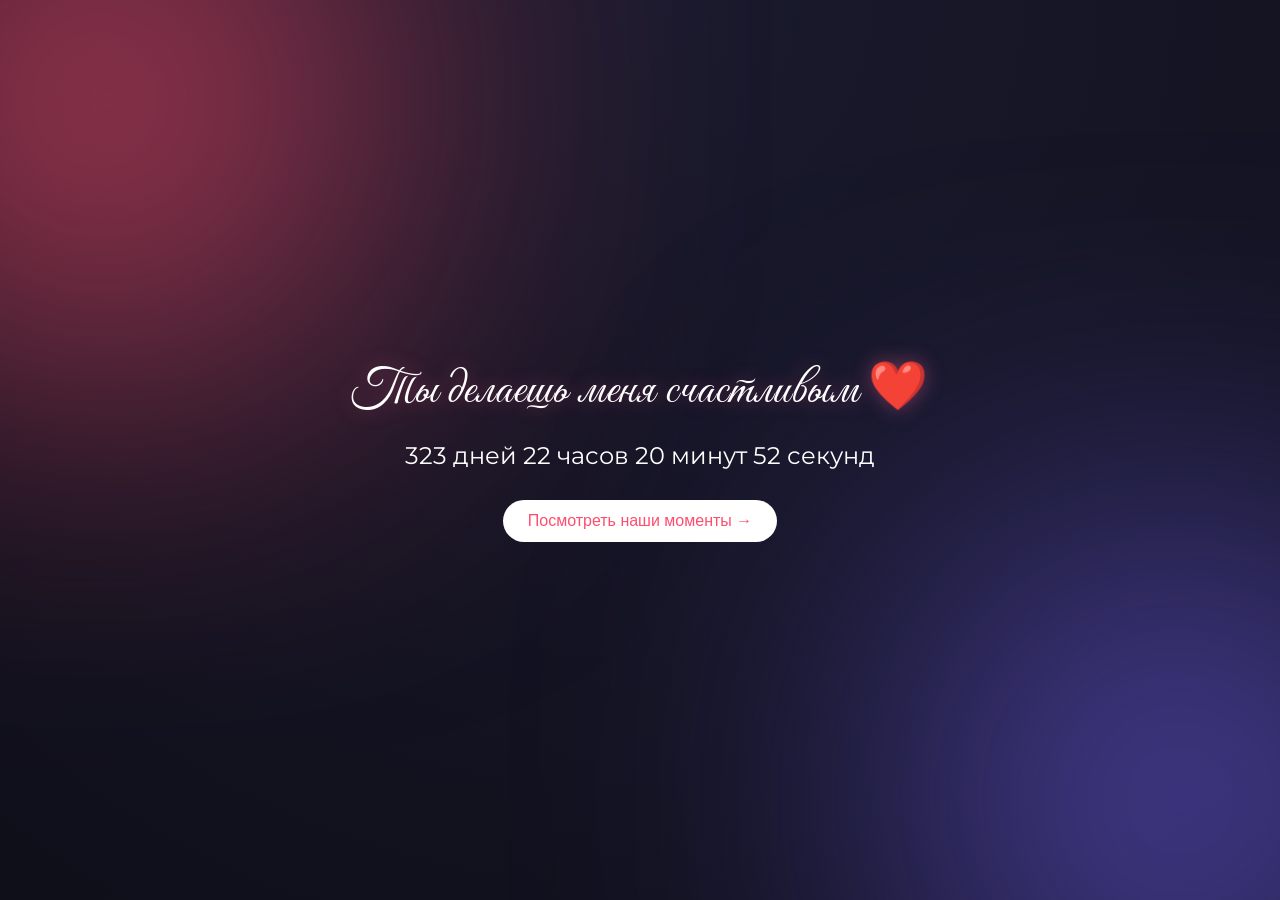
==== index.html @ 42290ed3 "f" ====
<!DOCTYPE html>
<html lang="ru">
<head>
    <meta charset="UTF-8">
    <title>Для тебя ❤️</title>
    <meta name="viewport" content="width=device-width, initial-scale=1.0">
    <link href="https://fonts.googleapis.com/css2?family=Great+Vibes&family=Montserrat:wght@300;400;600&display=swap" rel="stylesheet">
    <link rel="stylesheet" href="style.css">
</head>
<body class="main-page">

<div class="container fade-in">
    <h1>Ты делаешь меня счастливым ❤️</h1>
    <p id="timer"></p>

    <button onclick="goToGallery()">Посмотреть наши моменты →</button>
</div>

<script src="script.js"></script>
</body>
</html>
---- style.css ----
/* === БАЗА === */
* {
    margin: 0;
    padding: 0;
    box-sizing: border-box;
}

body {
    font-family: 'Montserrat', sans-serif;
    background: radial-gradient(circle at top, #1a1a2e, #0f0f1a);
    color: white;
    overflow: hidden;
}

/* === ГЛАВНАЯ СТРАНИЦА === */
.main-page {
    height: 100vh;
    display: flex;
    justify-content: center;
    align-items: center;
}

.container {
    text-align: center;
    max-width: 600px;
}

.container h1 {
    font-size: 3rem;
    margin-bottom: 20px;
}

#timer {
    font-size: 1.5rem;
    margin-bottom: 30px;
}

button {
    padding: 12px 25px;
    border: none;
    border-radius: 30px;
    background: white;
    color: #ff4d6d;
    font-size: 1rem;
    cursor: pointer;
    transition: 0.3s;
}

button:hover {
    transform: scale(1.1);
}

/* === СЛАЙДЕР === */
.slider {
    position: relative;
    width: 100%;
    height: 100vh;
    overflow: hidden;
}

/* === СЛАЙД === */
.slide {
    position: absolute;
    width: 100%;
    height: 100%;
    padding: 40px;
    opacity: 0;
    transform: scale(1.05);
    transition: all 1s ease;

    display: flex;
    flex-direction: column;
    justify-content: center;
    align-items: center;

    text-align: center;
}

.slide.active {
    opacity: 1;
    transform: scale(1);
}

/* затемнение под текст */
.slide::after {
    content: "";
    position: absolute;
    bottom: 0;
    width: 100%;
    height: 40%;
    background: linear-gradient(to top, rgba(0,0,0,0.7), transparent);
    z-index: 0;
}

/* === ТЕКСТ === */
.slide h2 {
    font-size: 2rem;
    margin-top: 20px;
    z-index: 2;
}

.slide p {
    font-size: 1.2rem;
    opacity: 0.9;
    max-width: 600px;
    z-index: 2;
}

/* === КНОПКА НАЗАД === */
.home {
    position: absolute;
    top: 20px;
    left: 20px;
    padding: 10px 20px;
    border-radius: 20px;
    background: rgba(255,255,255,0.2);
    backdrop-filter: blur(10px);
    color: white;
    border: none;
    cursor: pointer;
    z-index: 10;
}

/* === ФОТО === */
.photos {
    display: grid;
    gap: 20px;
    justify-content: center;
    align-items: center;

    max-width: 90vw;
    max-height: 60vh;
}

/* 1 фото */
.photos:has(img:only-child) {
    display: flex;
    justify-content: center;
    align-items: center;
}

.photos:has(img:only-child) img {
    height: 60vh;
    max-width: 70vw;
    width: auto;
}

/* 2 фото */
.photos:has(img:nth-child(2):last-child) {
    grid-template-columns: repeat(2, 1fr);
}

/* 3-4 фото */
.photos:has(img:nth-child(3)) {
    grid-template-columns: repeat(2, 1fr);
}

.photos img {
    width: 100%;
    height: 100%;
    max-height: 28vh;
    object-fit: cover;
    border-radius: 20px;
    box-shadow: 0 15px 40px rgba(0,0,0,0.6);
    transition: 0.4s;
}

.photos img:hover {
    transform: scale(1.05);
}

/* === КНОПКИ СЛАЙДЕРА === */
.prev, .next {
    position: absolute;
    top: 50%;
    transform: translateY(-50%);
    font-size: 2.5rem;
    padding: 10px 20px;
    border-radius: 50%;
    background: rgba(255,255,255,0.2);
    backdrop-filter: blur(10px);
    cursor: pointer;
    z-index: 10;
}

.prev { left: 30px; }
.next { right: 30px; }

/* === ТОЧКИ === */
.nav {
    position: absolute;
    bottom: 30px;
    left: 50%;
    transform: translateX(-50%);
    display: flex;
    gap: 10px;
    z-index: 10;
}

.dot {
    width: 12px;
    height: 12px;
    border-radius: 50%;
    background: rgba(255,255,255,0.5);
    cursor: pointer;
}

.dot.active {
    background: white;
    transform: scale(1.3);
}

/* === АНИМАЦИЯ === */
@keyframes fadeUp {
    from {
        opacity: 0;
        transform: translateY(40px);
    }
    to {
        opacity: 1;
        transform: translateY(0);
    }
}

/* === СВЕЧЕНИЕ === */
body::before {
    content: "";
    position: fixed;
    width: 600px;
    height: 600px;
    background: radial-gradient(circle, #ff4d6d, transparent);
    filter: blur(150px);
    top: -200px;
    left: -200px;
    z-index: -1;
}

body::after {
    content: "";
    position: fixed;
    width: 600px;
    height: 600px;
    background: radial-gradient(circle, #6c5ce7, transparent);
    filter: blur(150px);
    bottom: -200px;
    right: -200px;
    z-index: -1;
}

/* === УВЕЛИЧЕНИЕ ФОТО === */

/* 1 фото */
.photos:has(img:only-child) img {
    max-height: 90vh; /* было 60 */
    /*max-width: 80vw;*/
}

/* несколько фото */
.photos img {
    max-height: 25vh; /* было 28 */
}

/* =========================
   📱 МОБИЛЬНАЯ ВЕРСИЯ
========================= */
@media (max-width: 1000px) {

    /* === ГЛАВНАЯ === */
    .container {
        max-width: 90%;
        padding: 20px;
    }

    .container h1 {
        font-size: 2.8rem; /* было мелко */
        line-height: 1.3;
    }

    #timer {
        font-size: 1.3rem;
    }

    button {
        font-size: 1.2rem;
        padding: 14px 24px;
    }

    /* === СЛАЙД === */
    .slide {
        padding: 20px;
    }

    .slide h2 {
        font-size: 1.5rem;
    }

    .slide p {
        font-size: 1rem;
        padding: 0 10px;
    }

    /* === ФОТО === */

    /* 1 фото */
    .photos:has(img:only-child) img {
        height: 60vh;
        max-width: 90vw;
    }

    /* несколько фото */
    .photos {
        gap: 10px;
    }

    .photos img {
        max-height: 22vh;
    }

    /* === КНОПКА НАЗАД === */
    .home {
        font-size: 1rem;
        padding: 8px 14px;
    }

    /* === УБИРАЕМ СТРЕЛКИ === */
    .prev, .next {
        display: none;
    }

    /* === ТОЧКИ НИЖЕ === */
    .nav {
        bottom: 15px;
    }
}

h1, .slide h2 {
    font-family: 'Great Vibes', cursive;
    font-weight: normal;
    letter-spacing: 1px;
}

h1 {
    font-size: 3.5rem;
}

.slide h2 {
    font-size: 2.5rem;
}

/* лёгкое свечение */
h1, .slide h2 {
    text-shadow: 0 0 20px rgba(255, 100, 150, 0.4);
}

/* === ВИДЕО === */
.video-container {
    display: flex;
    justify-content: center;
    align-items: center;
}

.video-container video {
    max-width: 80vw;
    max-height: 60vh;
    border-radius: 20px;
    box-shadow: 0 20px 60px rgba(0,0,0,0.7);
}

/* мобильная версия */
@media (max-width: 768px) {
    .video-container video {
        max-width: 95vw;
        max-height: 50vh;
    }
}
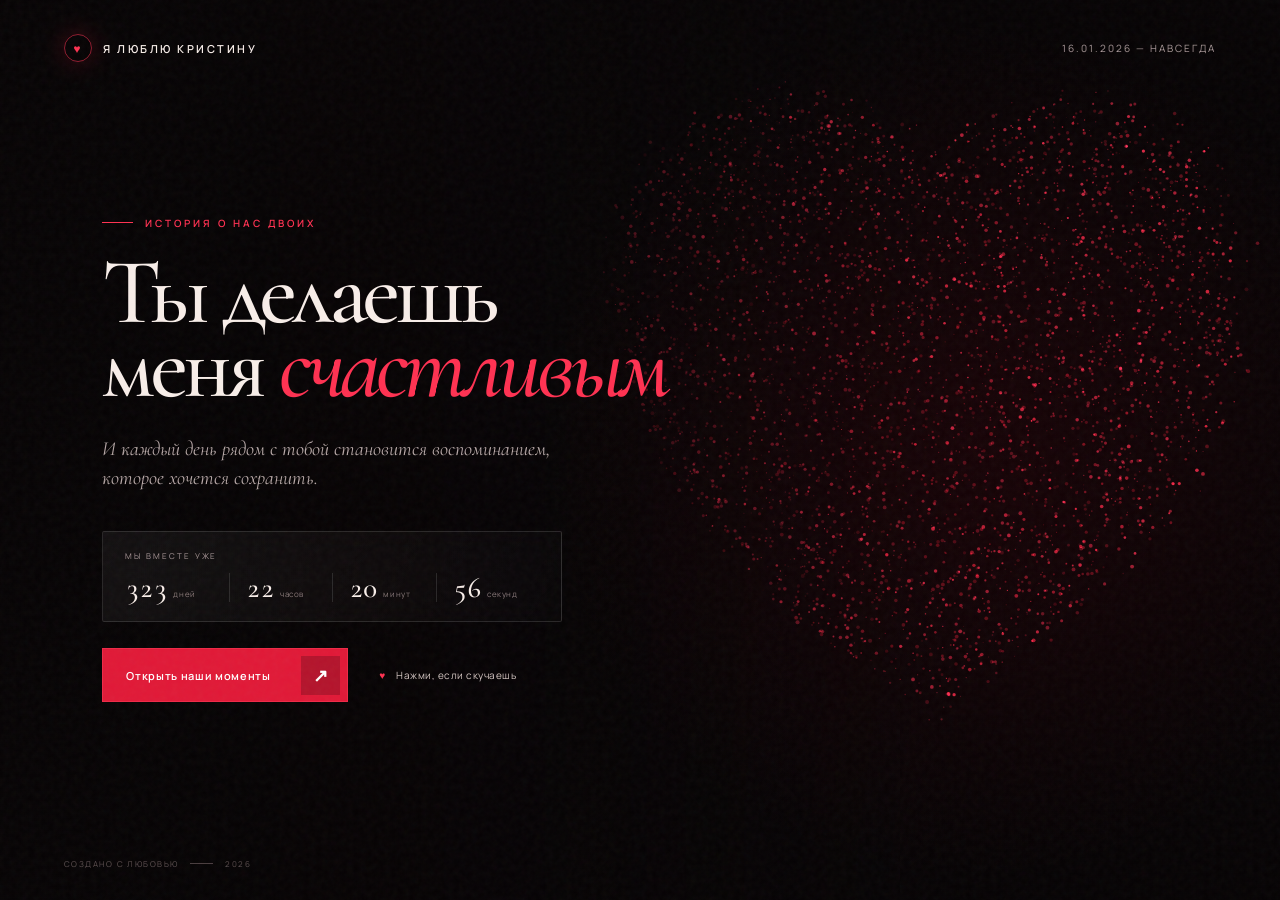
==== commit ff9c66c0: "w" ====
--- a/index.html
+++ b/index.html
@@ -2,20 +2,55 @@
 <html lang="ru">
 <head>
     <meta charset="UTF-8">
-    <title>Для тебя ❤️</title>
     <meta name="viewport" content="width=device-width, initial-scale=1.0">
-    <link href="https://fonts.googleapis.com/css2?family=Great+Vibes&family=Montserrat:wght@300;400;600&display=swap" rel="stylesheet">
+    <meta name="theme-color" content="#070405">
+    <meta name="description" content="Я люблю Кристину">
+    <title>Я люблю Кристину ❤️</title>
+    <link rel="preconnect" href="https://fonts.googleapis.com">
+    <link rel="preconnect" href="https://fonts.gstatic.com" crossorigin>
+    <link href="https://fonts.googleapis.com/css2?family=Cormorant+Garamond:ital,wght@0,500;0,600;1,500&family=Manrope:wght@300;400;500;600&display=swap" rel="stylesheet">
     <link rel="stylesheet" href="style.css">
 </head>
 <body class="main-page">
+    <div class="noise" aria-hidden="true"></div>
+    <canvas id="heart-canvas" aria-hidden="true"></canvas>
 
-<div class="container fade-in">
-    <h1>Ты делаешь меня счастливым ❤️</h1>
-    <p id="timer"></p>
+    <header class="site-header">
+        <a class="brand" href="index.html" aria-label="На главную"><span class="brand-mark">♥</span><span>Я люблю Кристину</span></a>
+        <div class="header-note">16.01.2026 — навсегда</div>
+    </header>
 
-    <button onclick="goToGallery()">Посмотреть наши моменты →</button>
-</div>
+    <main class="hero">
+        <div class="hero-copy">
+            <p class="eyebrow"><span></span> история о нас двоих</p>
+            <h1>Ты делаешь<br>меня <em>счастливым</em></h1>
+            <p class="hero-subtitle">И каждый день рядом с тобой становится воспоминанием, которое хочется сохранить.</p>
 
-<script src="script.js"></script>
+            <section class="time-card" aria-label="Сколько времени мы вместе">
+                <div class="time-card-title">Мы вместе уже</div>
+                <div id="timer" class="timer" aria-live="polite">
+                    <span><strong>—</strong><small>дней</small></span><span><strong>—</strong><small>часов</small></span><span><strong>—</strong><small>минут</small></span><span><strong>—</strong><small>секунд</small></span>
+                </div>
+            </section>
+
+            <div class="hero-actions">
+                <a class="primary-button" href="gallery.html"><span>Открыть наши моменты</span><span class="button-arrow">↗</span></a>
+                <button class="text-button" id="love-note-button" type="button"><span class="tiny-heart">♥</span> Нажми, если скучаешь</button>
+            </div>
+        </div>
+    </main>
+
+    <div class="love-note" id="love-note" role="dialog" aria-modal="true" aria-labelledby="love-note-title" hidden>
+        <button class="modal-close" type="button" aria-label="Закрыть">×</button>
+        <div class="love-note-heart">♥</div>
+        <p class="eyebrow centered"><span></span> только для тебя <span></span></p>
+        <h2 id="love-note-title">Ты — моё самое<br>любимое «навсегда»</h2>
+        <p id="love-note-text">С тобой даже самый обычный день становится особенным.</p>
+        <button class="shuffle-note" type="button">Ещё одно признание <span>♥</span></button>
+    </div>
+    <div class="modal-backdrop" hidden></div>
+
+    <footer class="main-footer"><span>Создано с любовью</span><span class="footer-line"></span><span>2026</span></footer>
+    <script src="script.js"></script>
 </body>
-</html>+</html>
--- a/style.css
+++ b/style.css
@@ -1,375 +1,204 @@
-/* === БАЗА === */
-* {
-    margin: 0;
-    padding: 0;
-    box-sizing: border-box;
-}
-
-body {
-    font-family: 'Montserrat', sans-serif;
-    background: radial-gradient(circle at top, #1a1a2e, #0f0f1a);
-    color: white;
-    overflow: hidden;
-}
-
-/* === ГЛАВНАЯ СТРАНИЦА === */
-.main-page {
-    height: 100vh;
-    display: flex;
-    justify-content: center;
-    align-items: center;
-}
-
-.container {
-    text-align: center;
-    max-width: 600px;
-}
-
-.container h1 {
-    font-size: 3rem;
-    margin-bottom: 20px;
-}
-
-#timer {
-    font-size: 1.5rem;
-    margin-bottom: 30px;
-}
-
-button {
-    padding: 12px 25px;
-    border: none;
-    border-radius: 30px;
-    background: white;
-    color: #ff4d6d;
-    font-size: 1rem;
-    cursor: pointer;
-    transition: 0.3s;
-}
-
-button:hover {
-    transform: scale(1.1);
-}
-
-/* === СЛАЙДЕР === */
-.slider {
-    position: relative;
-    width: 100%;
-    height: 100vh;
-    overflow: hidden;
-}
-
-/* === СЛАЙД === */
-.slide {
-    position: absolute;
-    width: 100%;
-    height: 100%;
-    padding: 40px;
-    opacity: 0;
-    transform: scale(1.05);
-    transition: all 1s ease;
-
-    display: flex;
-    flex-direction: column;
-    justify-content: center;
-    align-items: center;
-
-    text-align: center;
-}
-
-.slide.active {
-    opacity: 1;
-    transform: scale(1);
-}
-
-/* затемнение под текст */
-.slide::after {
-    content: "";
-    position: absolute;
-    bottom: 0;
-    width: 100%;
-    height: 40%;
-    background: linear-gradient(to top, rgba(0,0,0,0.7), transparent);
-    z-index: 0;
-}
-
-/* === ТЕКСТ === */
-.slide h2 {
-    font-size: 2rem;
-    margin-top: 20px;
-    z-index: 2;
-}
-
-.slide p {
-    font-size: 1.2rem;
-    opacity: 0.9;
-    max-width: 600px;
-    z-index: 2;
-}
-
-/* === КНОПКА НАЗАД === */
-.home {
-    position: absolute;
-    top: 20px;
-    left: 20px;
-    padding: 10px 20px;
-    border-radius: 20px;
-    background: rgba(255,255,255,0.2);
-    backdrop-filter: blur(10px);
-    color: white;
-    border: none;
-    cursor: pointer;
-    z-index: 10;
-}
-
-/* === ФОТО === */
-.photos {
-    display: grid;
-    gap: 20px;
-    justify-content: center;
-    align-items: center;
-
-    max-width: 90vw;
-    max-height: 60vh;
-}
-
-/* 1 фото */
-.photos:has(img:only-child) {
-    display: flex;
-    justify-content: center;
-    align-items: center;
-}
-
-.photos:has(img:only-child) img {
-    height: 60vh;
-    max-width: 70vw;
-    width: auto;
-}
-
-/* 2 фото */
-.photos:has(img:nth-child(2):last-child) {
-    grid-template-columns: repeat(2, 1fr);
-}
-
-/* 3-4 фото */
-.photos:has(img:nth-child(3)) {
-    grid-template-columns: repeat(2, 1fr);
-}
-
-.photos img {
-    width: 100%;
-    height: 100%;
-    max-height: 28vh;
-    object-fit: cover;
-    border-radius: 20px;
-    box-shadow: 0 15px 40px rgba(0,0,0,0.6);
-    transition: 0.4s;
-}
-
-.photos img:hover {
-    transform: scale(1.05);
-}
-
-/* === КНОПКИ СЛАЙДЕРА === */
-.prev, .next {
-    position: absolute;
-    top: 50%;
-    transform: translateY(-50%);
-    font-size: 2.5rem;
-    padding: 10px 20px;
-    border-radius: 50%;
-    background: rgba(255,255,255,0.2);
-    backdrop-filter: blur(10px);
-    cursor: pointer;
-    z-index: 10;
-}
-
-.prev { left: 30px; }
-.next { right: 30px; }
-
-/* === ТОЧКИ === */
-.nav {
-    position: absolute;
-    bottom: 30px;
-    left: 50%;
-    transform: translateX(-50%);
-    display: flex;
-    gap: 10px;
-    z-index: 10;
-}
-
-.dot {
-    width: 12px;
-    height: 12px;
-    border-radius: 50%;
-    background: rgba(255,255,255,0.5);
-    cursor: pointer;
-}
-
-.dot.active {
-    background: white;
-    transform: scale(1.3);
-}
-
-/* === АНИМАЦИЯ === */
-@keyframes fadeUp {
-    from {
-        opacity: 0;
-        transform: translateY(40px);
-    }
-    to {
-        opacity: 1;
-        transform: translateY(0);
-    }
-}
-
-/* === СВЕЧЕНИЕ === */
-body::before {
-    content: "";
-    position: fixed;
-    width: 600px;
-    height: 600px;
-    background: radial-gradient(circle, #ff4d6d, transparent);
-    filter: blur(150px);
-    top: -200px;
-    left: -200px;
-    z-index: -1;
-}
-
-body::after {
-    content: "";
-    position: fixed;
-    width: 600px;
-    height: 600px;
-    background: radial-gradient(circle, #6c5ce7, transparent);
-    filter: blur(150px);
-    bottom: -200px;
-    right: -200px;
-    z-index: -1;
-}
-
-/* === УВЕЛИЧЕНИЕ ФОТО === */
-
-/* 1 фото */
-.photos:has(img:only-child) img {
-    max-height: 90vh; /* было 60 */
-    /*max-width: 80vw;*/
-}
-
-/* несколько фото */
-.photos img {
-    max-height: 25vh; /* было 28 */
-}
-
-/* =========================
-   📱 МОБИЛЬНАЯ ВЕРСИЯ
-========================= */
-@media (max-width: 1000px) {
-
-    /* === ГЛАВНАЯ === */
-    .container {
-        max-width: 90%;
-        padding: 20px;
-    }
-
-    .container h1 {
-        font-size: 2.8rem; /* было мелко */
-        line-height: 1.3;
-    }
-
-    #timer {
-        font-size: 1.3rem;
-    }
-
-    button {
-        font-size: 1.2rem;
-        padding: 14px 24px;
-    }
-
-    /* === СЛАЙД === */
-    .slide {
-        padding: 20px;
-    }
-
-    .slide h2 {
-        font-size: 1.5rem;
-    }
-
-    .slide p {
-        font-size: 1rem;
-        padding: 0 10px;
-    }
-
-    /* === ФОТО === */
-
-    /* 1 фото */
-    .photos:has(img:only-child) img {
-        height: 60vh;
-        max-width: 90vw;
-    }
-
-    /* несколько фото */
-    .photos {
-        gap: 10px;
-    }
-
-    .photos img {
-        max-height: 22vh;
-    }
-
-    /* === КНОПКА НАЗАД === */
-    .home {
-        font-size: 1rem;
-        padding: 8px 14px;
-    }
-
-    /* === УБИРАЕМ СТРЕЛКИ === */
-    .prev, .next {
-        display: none;
-    }
-
-    /* === ТОЧКИ НИЖЕ === */
-    .nav {
-        bottom: 15px;
-    }
-}
-
-h1, .slide h2 {
-    font-family: 'Great Vibes', cursive;
-    font-weight: normal;
-    letter-spacing: 1px;
-}
-
-h1 {
-    font-size: 3.5rem;
-}
-
-.slide h2 {
-    font-size: 2.5rem;
-}
-
-/* лёгкое свечение */
-h1, .slide h2 {
-    text-shadow: 0 0 20px rgba(255, 100, 150, 0.4);
-}
-
-/* === ВИДЕО === */
-.video-container {
-    display: flex;
-    justify-content: center;
-    align-items: center;
-}
-
-.video-container video {
-    max-width: 80vw;
-    max-height: 60vh;
-    border-radius: 20px;
-    box-shadow: 0 20px 60px rgba(0,0,0,0.7);
-}
-
-/* мобильная версия */
-@media (max-width: 768px) {
-    .video-container video {
-        max-width: 95vw;
-        max-height: 50vh;
-    }
-}
+:root {
+    --black: #070405;
+    --ink: #0d0809;
+    --red: #e11937;
+    --red-bright: #ff3151;
+    --cream: #f8eee9;
+    --muted: #aa9999;
+    --line: rgba(255, 255, 255, .12);
+    --serif: "Cormorant Garamond", Georgia, serif;
+    --sans: "Manrope", Arial, sans-serif;
+}
+
+* { box-sizing: border-box; margin: 0; padding: 0; }
+html { background: var(--black); color-scheme: dark; }
+body { min-height: 100vh; color: var(--cream); background: var(--black); font-family: var(--sans); overflow-x: hidden; }
+button, a { font: inherit; }
+button { color: inherit; }
+a { color: inherit; text-decoration: none; }
+
+.noise {
+    position: fixed; inset: 0; z-index: 100; pointer-events: none; opacity: .055;
+    background-image: url("data:image/svg+xml,%3Csvg viewBox='0 0 160 160' xmlns='http://www.w3.org/2000/svg'%3E%3Cfilter id='n'%3E%3CfeTurbulence type='fractalNoise' baseFrequency='.9' numOctaves='4' stitchTiles='stitch'/%3E%3C/filter%3E%3Crect width='100%25' height='100%25' filter='url(%23n)' opacity='.75'/%3E%3C/svg%3E");
+}
+
+.site-header {
+    position: fixed; z-index: 50; top: 0; left: 0; width: 100%; height: 96px;
+    padding: 0 clamp(24px, 5vw, 76px); display: flex; align-items: center; justify-content: space-between;
+}
+.brand { display: flex; align-items: center; gap: 11px; font-size: 11px; font-weight: 600; letter-spacing: .23em; text-transform: uppercase; }
+.brand-mark { display: grid; width: 28px; height: 28px; place-items: center; border: 1px solid rgba(255,49,81,.55); border-radius: 50%; color: var(--red-bright); font-size: 12px; box-shadow: 0 0 25px rgba(225,25,55,.25); }
+.header-note { color: var(--muted); font-size: 10px; letter-spacing: .2em; text-transform: uppercase; }
+
+/* Home */
+.main-page { position: relative; height: 100vh; min-height: 650px; overflow: hidden; }
+.main-page::before { content: ""; position: fixed; inset: 0; pointer-events: none; background: radial-gradient(circle at 76% 50%, rgba(146, 0, 20, .12), transparent 40%), linear-gradient(90deg, rgba(7,4,5,.96) 0%, rgba(7,4,5,.77) 42%, rgba(7,4,5,.04) 74%); z-index: 1; }
+#heart-canvas { position: fixed; inset: 0; width: 100%; height: 100%; z-index: 0; }
+.hero { height: 100%; position: relative; z-index: 2; display: flex; align-items: center; padding: 92px clamp(24px, 8vw, 128px) 74px; }
+.hero-copy { width: min(660px, 52vw); animation: intro-up 1s cubic-bezier(.2,.75,.25,1) both; }
+.eyebrow { display: flex; align-items: center; gap: 12px; color: var(--red-bright); font-size: 10px; font-weight: 600; letter-spacing: .3em; text-transform: uppercase; }
+.eyebrow > span { width: 31px; height: 1px; background: currentColor; }
+.hero h1 { margin-top: 26px; font-family: var(--serif); font-size: clamp(64px, 7.3vw, 118px); font-weight: 500; letter-spacing: -.055em; line-height: .79; }
+.hero h1 em { color: var(--red-bright); font-weight: 500; }
+.hero-subtitle { max-width: 480px; margin-top: 32px; color: #b7a8a7; font-family: var(--serif); font-size: 20px; font-style: italic; line-height: 1.45; }
+.time-card { width: min(460px, 100%); margin-top: 38px; padding: 18px 22px 19px; border: 1px solid var(--line); border-radius: 2px; background: linear-gradient(115deg, rgba(255,255,255,.055), rgba(255,255,255,.015)); backdrop-filter: blur(12px); }
+.time-card-title { margin-bottom: 12px; color: var(--muted); font-size: 8px; letter-spacing: .24em; text-transform: uppercase; }
+.timer { display: grid; grid-template-columns: repeat(4, 1fr); }
+.timer span { display: flex; align-items: baseline; gap: 6px; padding-left: 16px; border-left: 1px solid var(--line); }
+.timer span:first-child { padding-left: 0; border: 0; }
+.timer strong { font-family: var(--serif); font-size: 29px; font-weight: 500; line-height: 1; font-variant-numeric: tabular-nums; }
+.timer small { color: #897979; font-size: 8px; letter-spacing: .08em; }
+.hero-actions { display: flex; align-items: center; gap: 31px; margin-top: 26px; }
+.primary-button { height: 54px; min-width: 246px; padding: 0 7px 0 23px; display: flex; align-items: center; justify-content: space-between; gap: 18px; border: 1px solid #ee2947; background: var(--red); color: white; font-size: 11px; font-weight: 600; letter-spacing: .06em; transition: .3s ease; }
+.primary-button:hover { background: #fa2647; box-shadow: 0 10px 42px rgba(225,25,55,.32); transform: translateY(-2px); }
+.button-arrow { display: grid; width: 39px; height: 39px; place-items: center; background: rgba(0,0,0,.2); font-size: 18px; }
+.text-button { border: 0; background: none; color: #d5c7c3; cursor: pointer; font-size: 10px; letter-spacing: .05em; transition: color .25s; }
+.text-button:hover { color: white; }
+.tiny-heart { margin-right: 8px; color: var(--red-bright); }
+.heart-caption { position: fixed; z-index: 3; right: clamp(28px, 6vw, 90px); bottom: 54px; display: flex; align-items: center; gap: 16px; color: #6e6060; font-size: 8px; letter-spacing: .25em; text-transform: uppercase; }
+.heart-caption i { width: 47px; height: 1px; background: #514548; position: relative; }
+.heart-caption i::after { content: ""; position: absolute; right: 0; top: -2px; width: 5px; height: 5px; border: 1px solid #776467; border-radius: 50%; }
+.main-footer { position: fixed; z-index: 2; bottom: 31px; left: clamp(24px, 5vw, 76px); display: flex; align-items: center; gap: 12px; color: #5d5051; font-size: 8px; letter-spacing: .18em; text-transform: uppercase; }
+.footer-line { width: 23px; height: 1px; background: #493d3f; }
+
+/* Love note */
+.modal-backdrop { position: fixed; inset: 0; z-index: 70; background: rgba(4,2,3,.77); backdrop-filter: blur(14px); }
+.love-note { position: fixed; z-index: 80; top: 50%; left: 50%; width: min(520px, calc(100% - 36px)); padding: 60px 48px 46px; text-align: center; border: 1px solid rgba(255,49,81,.34); background: radial-gradient(circle at 50% 0, rgba(210,20,48,.18), transparent 42%), #0d0809; box-shadow: 0 30px 100px rgba(0,0,0,.72); transform: translate(-50%,-50%); animation: modal-in .45s cubic-bezier(.2,.75,.25,1) both; }
+[hidden] { display: none !important; }
+.modal-close, .lightbox-close { position: absolute; top: 16px; right: 19px; width: 36px; height: 36px; border: 0; background: transparent; color: #a99797; cursor: pointer; font-size: 26px; font-weight: 300; }
+.love-note-heart { color: var(--red-bright); font-size: 26px; animation: heartbeat 1.4s ease-in-out infinite; }
+.centered { justify-content: center; margin-top: 16px; }
+.love-note h2 { margin-top: 20px; font-family: var(--serif); font-size: clamp(38px, 6vw, 57px); font-weight: 500; line-height: .95; }
+.love-note > p:not(.eyebrow) { max-width: 340px; margin: 24px auto 0; color: var(--muted); font-family: var(--serif); font-size: 18px; font-style: italic; }
+.shuffle-note { margin-top: 31px; padding: 13px 19px; border: 1px solid var(--line); background: rgba(255,255,255,.025); cursor: pointer; color: #d4c6c5; font-size: 10px; letter-spacing: .1em; transition: .25s; }
+.shuffle-note:hover { border-color: rgba(255,49,81,.55); color: white; }
+.shuffle-note span { color: var(--red-bright); margin-left: 8px; }
+
+/* Gallery */
+.gallery-page { height: 100vh; min-height: 650px; overflow: hidden; background: radial-gradient(circle at 12% 70%, rgba(143,0,20,.14), transparent 32%), #070405; }
+.gallery-glow { position: fixed; left: -15vw; bottom: -35vw; width: 70vw; height: 70vw; border-radius: 50%; background: rgba(195,0,30,.11); filter: blur(110px); pointer-events: none; }
+.gallery-header { height: 78px; border-bottom: 1px solid rgba(255,255,255,.07); }
+.gallery-counter { display: flex; align-items: baseline; gap: 8px; color: #685a5a; font-family: var(--serif); font-size: 14px; }
+.gallery-counter strong { color: var(--cream); font-size: 25px; font-weight: 500; }
+.gallery-shell { height: 100%; padding: 78px clamp(24px, 5vw, 76px) 84px; position: relative; }
+.slider { height: 100%; position: relative; }
+.slide { position: absolute; inset: 0; display: grid; grid-template-columns: minmax(0, 1.55fr) minmax(280px, .72fr); align-items: center; gap: clamp(42px, 6vw, 105px); opacity: 0; visibility: hidden; pointer-events: none; }
+.slide.active { opacity: 1; visibility: visible; pointer-events: auto; }
+.slide.from-right { animation: slide-from-right .75s cubic-bezier(.2,.7,.2,1) both; }
+.slide.from-left { animation: slide-from-left .75s cubic-bezier(.2,.7,.2,1) both; }
+.slide.leaving-left { animation: leave-left .55s ease both; visibility: visible; }
+.slide.leaving-right { animation: leave-right .55s ease both; visibility: visible; }
+.photos { width: 100%; height: min(67vh, 680px); display: grid; gap: 8px; grid-template-columns: repeat(2, 1fr); grid-auto-rows: 1fr; perspective: 1200px; }
+.photos:has(img:only-child) { display: block; }
+.photos:has(img:nth-child(3):last-child) img:first-child { grid-row: span 2; }
+.photos img { width: 100%; height: 100%; min-height: 0; object-fit: cover; cursor: zoom-in; filter: saturate(.82) contrast(1.04); opacity: 0; transform: translateY(20px) scale(.985); transition: filter .35s, transform .35s; }
+.slide.active .photos img { animation: photo-reveal .72s ease forwards; }
+.slide.active .photos img:nth-child(2) { animation-delay: .08s; }
+.slide.active .photos img:nth-child(3) { animation-delay: .16s; }
+.slide.active .photos img:nth-child(4) { animation-delay: .24s; }
+.photos img:hover { filter: saturate(1.05) contrast(1.02); transform: scale(.992); }
+.slide-copy { max-width: 445px; position: relative; }
+.moment-number { display: block; margin-bottom: 19px; color: var(--red-bright); font-size: 9px; font-weight: 600; letter-spacing: .29em; text-transform: uppercase; }
+.slide-copy h2 { font-family: var(--serif); font-size: clamp(50px, 5vw, 82px); font-weight: 500; letter-spacing: -.035em; line-height: .84; }
+.slide-copy h2 em { display: block; margin-top: 10px; color: var(--red-bright); font-size: .8em; font-weight: 500; }
+.slide-copy p { margin-top: 31px; padding-left: 20px; border-left: 1px solid var(--red); color: #b7a8a7; font-family: var(--serif); font-size: 18px; font-style: italic; line-height: 1.55; }
+.video-container { height: min(67vh, 680px); display: grid; place-items: center; background: #0e090a; border: 1px solid var(--line); }
+.video-container video { width: 100%; height: 100%; object-fit: contain; background: #030202; }
+.letter-slide .video-container { height: min(56vh, 580px, calc(100vh - 250px)); }
+.letter-slide .video-container video { max-width: 100%; max-height: 100%; }
+.slider-arrow { position: absolute; z-index: 10; top: 50%; width: 47px; height: 47px; border: 1px solid rgba(255,255,255,.17); border-radius: 50%; background: rgba(7,4,5,.48); backdrop-filter: blur(8px); cursor: pointer; font-size: 18px; transition: .25s; transform: translateY(-50%); }
+.slider-arrow:hover { border-color: var(--red-bright); background: var(--red); }
+.prev { left: clamp(5px, 2.5vw, 38px); }
+.next { right: clamp(5px, 2.5vw, 38px); }
+.gallery-controls { position: fixed; z-index: 20; left: clamp(24px, 5vw, 76px); right: clamp(24px, 5vw, 76px); bottom: 23px; height: 40px; display: flex; align-items: center; gap: 22px; }
+.autoplay-toggle { flex: 0 0 31px; height: 31px; border: 1px solid var(--line); border-radius: 50%; background: none; cursor: pointer; position: relative; }
+.autoplay-toggle::before, .autoplay-toggle::after { content: ""; position: absolute; top: 10px; width: 2px; height: 9px; background: #c5b8b6; }
+.autoplay-toggle::before { left: 12px; } .autoplay-toggle::after { right: 11px; }
+.autoplay-toggle.paused::after { display: none; }
+.autoplay-toggle.paused::before { top: 9px; left: 12px; width: 0; height: 0; border-top: 5px solid transparent; border-bottom: 5px solid transparent; border-left: 8px solid #c5b8b6; background: none; }
+.timeline { min-width: 0; flex: 1; display: flex; align-items: center; overflow-x: auto; scrollbar-width: none; }
+.timeline::-webkit-scrollbar { display: none; }
+.timeline-item { flex: 1 0 64px; min-width: 64px; padding: 9px 8px 8px; position: relative; border: 0; border-top: 1px solid #332b2c; background: transparent; color: #6e6061; cursor: pointer; font-size: 8px; letter-spacing: .08em; text-transform: uppercase; text-align: left; white-space: nowrap; transition: .25s; }
+.timeline-item::before { content: ""; position: absolute; top: -1px; left: 0; width: 0; height: 1px; background: var(--red-bright); }
+.timeline-item:hover { color: #b7aaaa; }
+.timeline-item.active { color: var(--cream); }
+.timeline-item.active::before { width: 100%; animation: timeline-progress 8s linear; }
+.timeline-item.active.paused::before { animation-play-state: paused; }
+
+/* Lightbox */
+.lightbox { position: fixed; z-index: 90; inset: 0; display: grid; place-items: center; padding: 48px; background: rgba(3,2,2,.95); backdrop-filter: blur(15px); animation: fade-in .3s ease both; }
+.lightbox img { max-width: 94vw; max-height: 88vh; object-fit: contain; box-shadow: 0 25px 90px #000; }
+.lightbox p { position: absolute; bottom: 19px; color: #7f7070; font-size: 8px; letter-spacing: .15em; text-transform: uppercase; }
+
+@keyframes intro-up { from { opacity: 0; transform: translateY(22px); } }
+@keyframes modal-in { from { opacity: 0; transform: translate(-50%,-46%) scale(.97); } }
+@keyframes heartbeat { 0%,100% { transform: scale(1); } 15% { transform: scale(1.22); } 30% { transform: scale(1); } 45% { transform: scale(1.12); } }
+@keyframes fade-in { from { opacity: 0; } }
+@keyframes photo-reveal { to { opacity: 1; transform: translateY(0) scale(1); } }
+@keyframes slide-from-right { from { opacity: 0; transform: translateX(38px); } to { opacity: 1; transform: none; } }
+@keyframes slide-from-left { from { opacity: 0; transform: translateX(-38px); } to { opacity: 1; transform: none; } }
+@keyframes leave-left { from { opacity: 1; transform: none; } to { opacity: 0; transform: translateX(-28px); } }
+@keyframes leave-right { from { opacity: 1; transform: none; } to { opacity: 0; transform: translateX(28px); } }
+@keyframes timeline-progress { from { width: 0; } to { width: 100%; } }
+
+@media (max-width: 900px) {
+    .main-page { min-height: 690px; }
+    .main-page::before { background: linear-gradient(180deg, rgba(7,4,5,.1), rgba(7,4,5,.72) 49%, #070405 77%); }
+    #heart-canvas { height: 56%; }
+    .site-header { height: 72px; }
+    .hero { align-items: flex-end; padding: 70px 24px 62px; }
+    .hero-copy { width: 100%; }
+    .hero h1 { font-size: clamp(54px, 15vw, 78px); }
+    .hero-subtitle { margin-top: 22px; font-size: 17px; }
+    .time-card { margin-top: 23px; }
+    .heart-caption, .main-footer { display: none; }
+    .gallery-page { height: auto; min-height: 100vh; overflow-y: auto; }
+    .gallery-shell { height: auto; min-height: 100vh; padding: 91px 20px 98px; }
+    .slider { height: min(760px, calc(100vh - 168px)); min-height: 610px; }
+    .slide { grid-template-columns: 1fr; grid-template-rows: minmax(0, 1fr) auto; gap: 24px; align-content: center; }
+    .photos, .video-container { height: auto; min-height: 0; }
+    .photos { max-height: 56vh; }
+    .photos img { max-height: 28vh; }
+    .photos:has(img:only-child) img { height: min(53vh, 500px); object-fit: contain; background: #0c0809; }
+    .video-container { height: min(48vh, 480px); }
+    .letter-slide .video-container { height: min(38vh, 360px, calc(100vh - 390px)); min-height: 210px; }
+    .slide-copy { max-width: 100%; }
+    .slide-copy h2 { font-size: 47px; }
+    .slide-copy h2 em { display: inline; margin-left: 6px; }
+    .slide-copy p { margin-top: 17px; font-size: 16px; }
+    .slider-arrow { top: 40%; width: 40px; height: 40px; }
+    .prev { left: 7px; } .next { right: 7px; }
+    .gallery-controls { left: 20px; right: 20px; }
+}
+
+@media (max-width: 560px) {
+    .header-note { display: none; }
+    .hero { padding-bottom: 29px; }
+    .hero-subtitle { display: none; }
+    .hero h1 { margin-top: 17px; }
+    .time-card { padding: 14px; }
+    .timer span { padding-left: 9px; gap: 3px; }
+    .timer strong { font-size: 23px; }
+    .timer small { font-size: 7px; }
+    .hero-actions { align-items: stretch; flex-direction: column; gap: 15px; margin-top: 18px; }
+    .primary-button { width: 100%; min-width: 0; }
+    .text-button { align-self: center; }
+    .love-note { padding: 52px 24px 37px; }
+    .gallery-counter { gap: 5px; }
+    .gallery-shell { padding-left: 12px; padding-right: 12px; }
+    .slider { min-height: 580px; }
+    .photos { gap: 4px; }
+    .slide-copy { padding: 0 10px; }
+    .slide-copy h2 { font-size: 39px; }
+    .slide-copy p { font-size: 15px; }
+    .moment-number { margin-bottom: 12px; }
+    .slider-arrow { top: 36%; }
+    .gallery-controls { left: 12px; right: 12px; bottom: 18px; }
+    .autoplay-toggle { display: none; }
+    .timeline-item { flex-basis: 57px; min-width: 57px; }
+    .lightbox { padding: 15px; }
+}
+
+@media (prefers-reduced-motion: reduce) {
+    *, *::before, *::after { scroll-behavior: auto !important; animation-duration: .01ms !important; animation-iteration-count: 1 !important; transition-duration: .01ms !important; }
+}
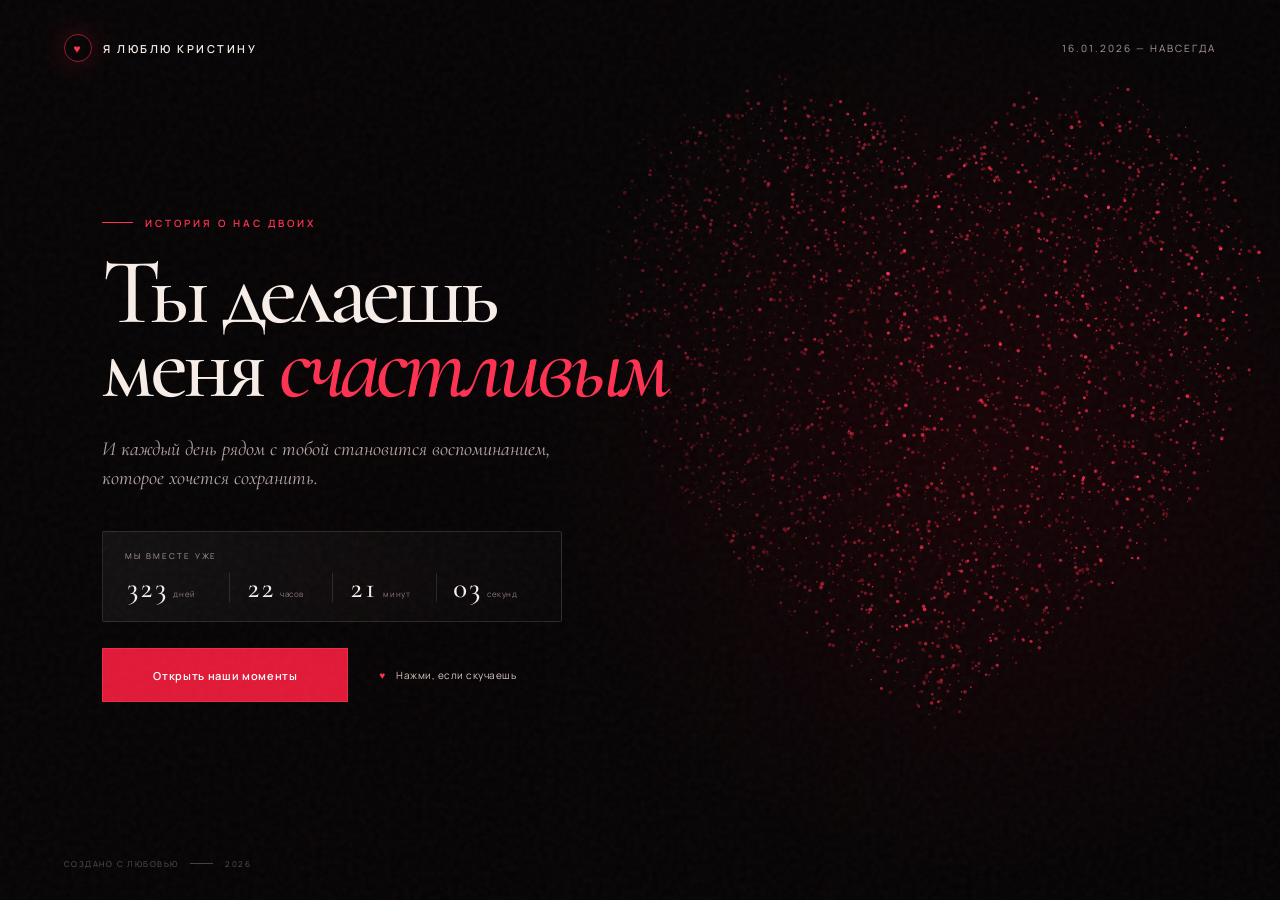
==== commit 01764565: "w" ====
--- a/index.html
+++ b/index.html
@@ -34,7 +34,7 @@
             </section>
 
             <div class="hero-actions">
-                <a class="primary-button" href="gallery.html"><span>Открыть наши моменты</span><span class="button-arrow">↗</span></a>
+                <a class="primary-button" href="gallery.html">Открыть наши моменты</a>
                 <button class="text-button" id="love-note-button" type="button"><span class="tiny-heart">♥</span> Нажми, если скучаешь</button>
             </div>
         </div>
--- a/style.css
+++ b/style.css
@@ -49,7 +49,7 @@
 .timer strong { font-family: var(--serif); font-size: 29px; font-weight: 500; line-height: 1; font-variant-numeric: tabular-nums; }
 .timer small { color: #897979; font-size: 8px; letter-spacing: .08em; }
 .hero-actions { display: flex; align-items: center; gap: 31px; margin-top: 26px; }
-.primary-button { height: 54px; min-width: 246px; padding: 0 7px 0 23px; display: flex; align-items: center; justify-content: space-between; gap: 18px; border: 1px solid #ee2947; background: var(--red); color: white; font-size: 11px; font-weight: 600; letter-spacing: .06em; transition: .3s ease; }
+.primary-button { height: 54px; min-width: 246px; padding: 0 23px; display: flex; align-items: center; justify-content: center; gap: 18px; border: 1px solid #ee2947; background: var(--red); color: white; font-size: 11px; font-weight: 600; letter-spacing: .06em; text-align: center; transition: .3s ease; }
 .primary-button:hover { background: #fa2647; box-shadow: 0 10px 42px rgba(225,25,55,.32); transform: translateY(-2px); }
 .button-arrow { display: grid; width: 39px; height: 39px; place-items: center; background: rgba(0,0,0,.2); font-size: 18px; }
 .text-button { border: 0; background: none; color: #d5c7c3; cursor: pointer; font-size: 10px; letter-spacing: .05em; transition: color .25s; }
@@ -102,10 +102,13 @@
 .slide-copy h2 { font-family: var(--serif); font-size: clamp(50px, 5vw, 82px); font-weight: 500; letter-spacing: -.035em; line-height: .84; }
 .slide-copy h2 em { display: block; margin-top: 10px; color: var(--red-bright); font-size: .8em; font-weight: 500; }
 .slide-copy p { margin-top: 31px; padding-left: 20px; border-left: 1px solid var(--red); color: #b7a8a7; font-family: var(--serif); font-size: 18px; font-style: italic; line-height: 1.55; }
-.video-container { height: min(67vh, 680px); display: grid; place-items: center; background: #0e090a; border: 1px solid var(--line); }
+.video-container { height: min(67vh, 680px); display: grid; place-items: center; position: relative; background: #0e090a; border: 1px solid var(--line); overflow: hidden; }
 .video-container video { width: 100%; height: 100%; object-fit: contain; background: #030202; }
 .letter-slide .video-container { height: min(56vh, 580px, calc(100vh - 250px)); }
 .letter-slide .video-container video { max-width: 100%; max-height: 100%; }
+.video-start { display: none; position: absolute; left: 50%; bottom: 18px; z-index: 2; padding: 12px 17px; border: 1px solid rgba(255,255,255,.3); background: rgba(8,4,5,.78); color: white; backdrop-filter: blur(10px); transform: translateX(-50%); cursor: pointer; white-space: nowrap; font-size: 10px; letter-spacing: .08em; }
+.video-start span { margin-right: 7px; color: var(--red-bright); }
+.video-start.is-hidden { display: none; }
 .slider-arrow { position: absolute; z-index: 10; top: 50%; width: 47px; height: 47px; border: 1px solid rgba(255,255,255,.17); border-radius: 50%; background: rgba(7,4,5,.48); backdrop-filter: blur(8px); cursor: pointer; font-size: 18px; transition: .25s; transform: translateY(-50%); }
 .slider-arrow:hover { border-color: var(--red-bright); background: var(--red); }
 .prev { left: clamp(5px, 2.5vw, 38px); }
@@ -161,7 +164,10 @@
     .photos img { max-height: 28vh; }
     .photos:has(img:only-child) img { height: min(53vh, 500px); object-fit: contain; background: #0c0809; }
     .video-container { height: min(48vh, 480px); }
-    .letter-slide .video-container { height: min(38vh, 360px, calc(100vh - 390px)); min-height: 210px; }
+    .letter-slide { grid-template-rows: auto auto; align-content: start; gap: 17px; padding-top: 14px; }
+    .letter-slide .video-container { width: min(100%, 430px); height: min(34dvh, 310px); min-height: 190px; margin: 0 auto; }
+    .letter-slide .slide-copy { width: min(100%, 430px); margin: 0 auto; }
+    .video-start { display: block; }
     .slide-copy { max-width: 100%; }
     .slide-copy h2 { font-size: 47px; }
     .slide-copy h2 em { display: inline; margin-left: 6px; }
